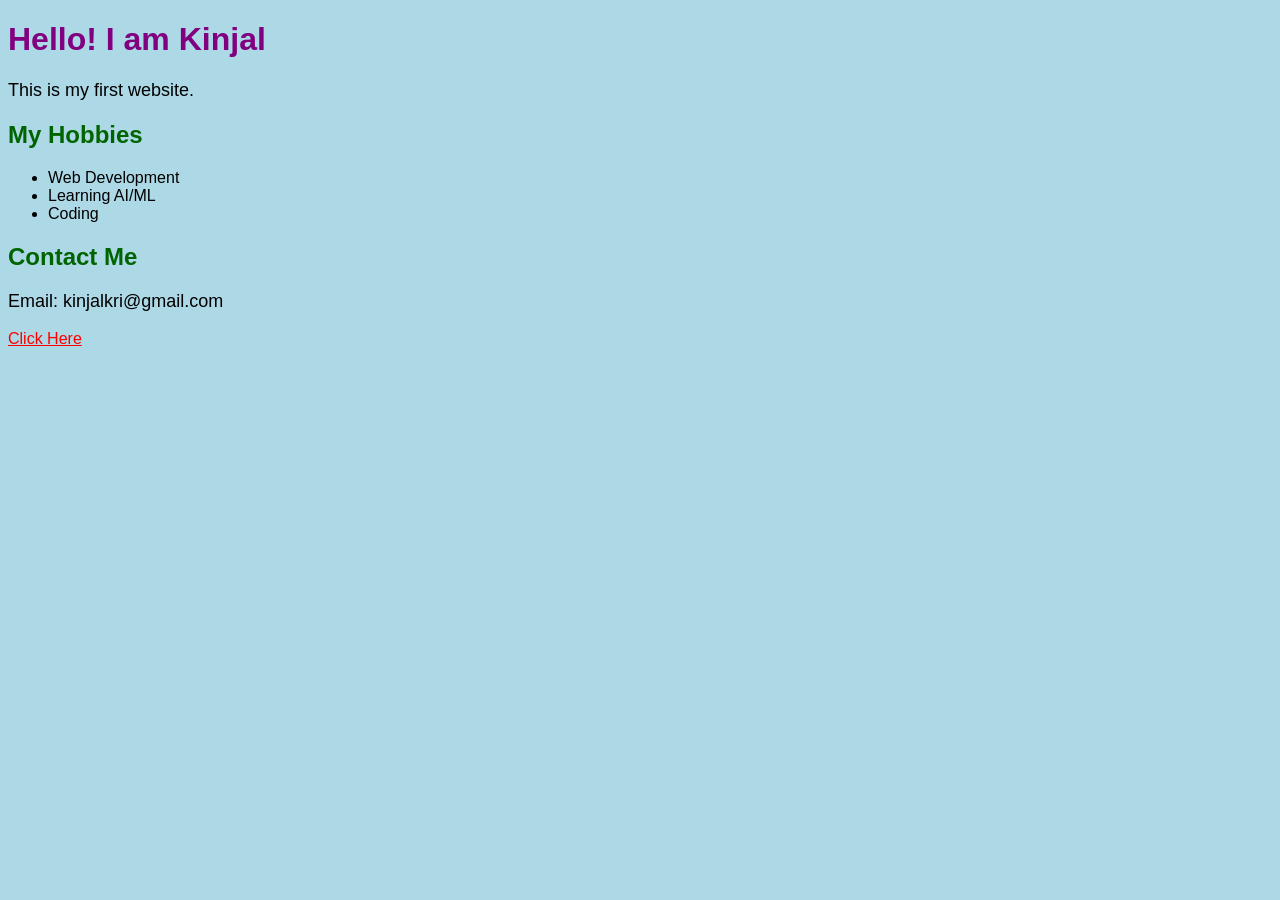
==== index.html @ 0f498084 "Added Landing Page - Task 1" ====
<!DOCTYPE html>
<html>
    <head>
        <title>My First Website</title>
        <style>
            body {
                background-color: lightblue;
                font-family: Arial;
            }

            h1 {
                color: purple;
            }

            h2{
                color: darkgreen;
            }

            p {
                color: black;
                font-size: 18px;
            }

            a {
                color: red;
            }
        </style>
    </head>
<body>
    <h1>Hello! I am Kinjal</h1>
    <p>This is my first website.</p>

    <h2>My Hobbies</h2>
    <ul>
        <li>Web Development</li>
        <li>Learning AI/ML</li>
        <li>Coding</li>
    </ul>

    <h2>Contact Me</h2>
    <p>Email: kinjalkri@gmail.com</p>
    <a href="https://www.google.com">Click Here</a>
</body>
</html>
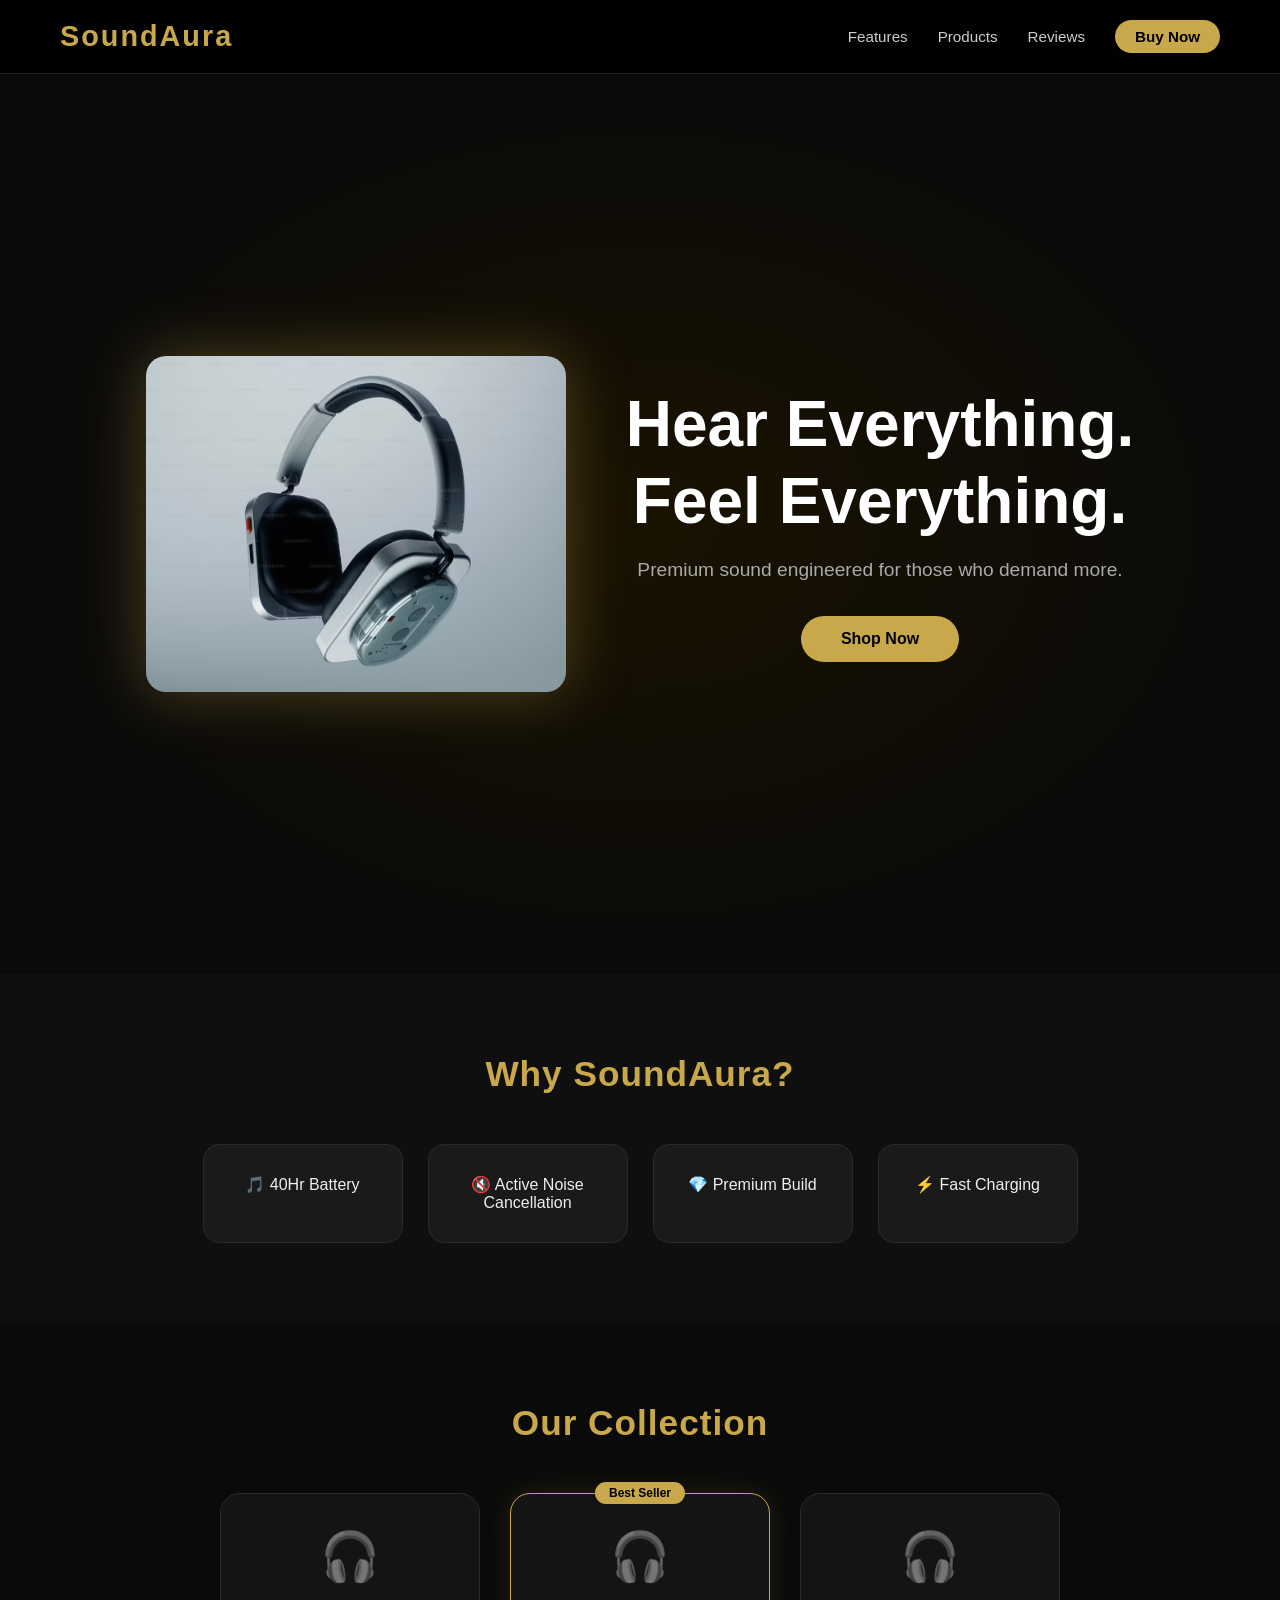
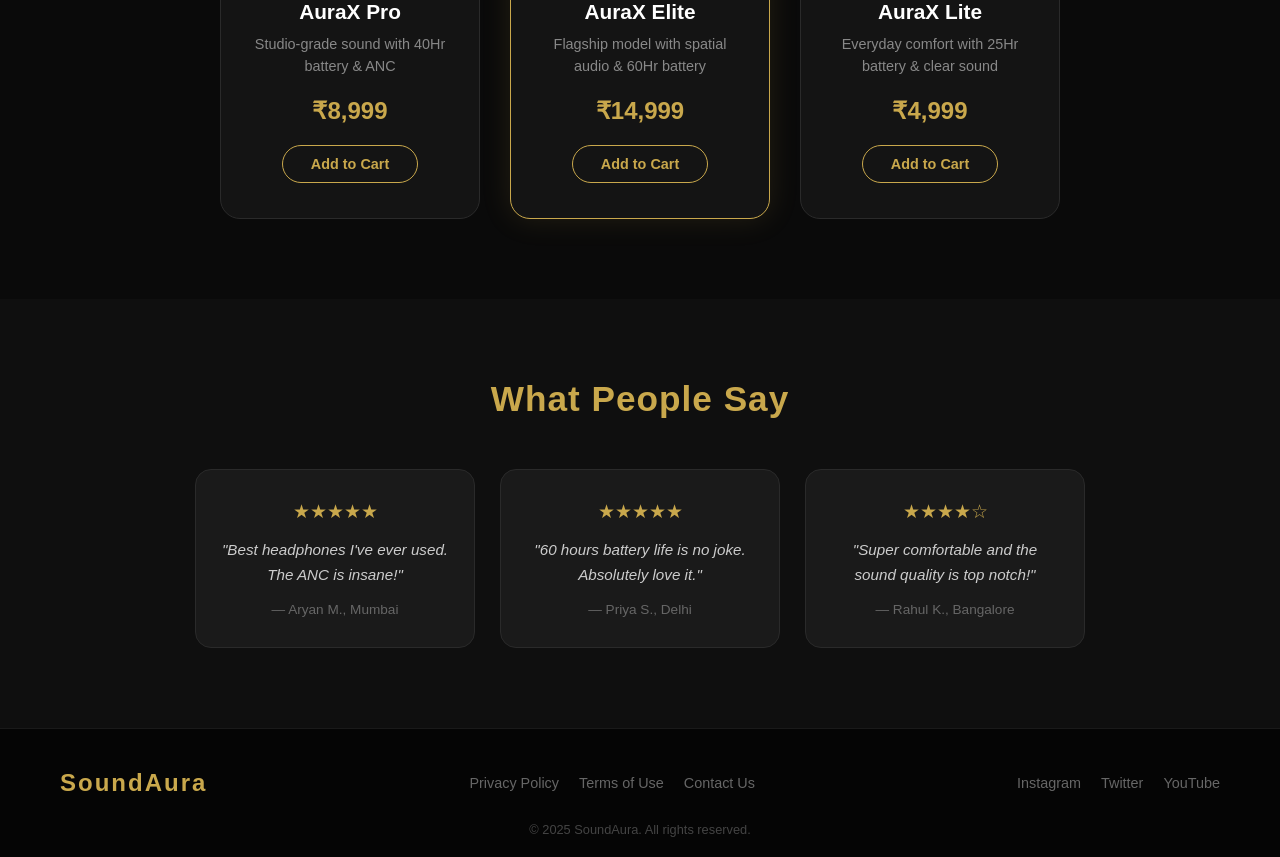
==== commit 17e5310d: "Task 1: SoundAura Headphones Landing Page" ====
--- a/index.html
+++ b/index.html
@@ -1,44 +1,121 @@
 <!DOCTYPE html>
-<html>
-    <head>
-        <title>My First Website</title>
-        <style>
-            body {
-                background-color: lightblue;
-                font-family: Arial;
-            }
+<html lang="en">
+<head>
+  <meta charset="UTF-8">
+  <meta name="viewport" content="width=device-width, initial-scale=1.0">
+  <title>SoundAura | Premium Headphones</title>
+  <link rel="stylesheet" href="style.css">
+</head>
+<body>
 
-            h1 {
-                color: purple;
-            }
+  <!-- NAVBAR -->
+  <nav class="navbar">
+    <div class="logo">SoundAura</div>
+    <ul class="nav-links">
+      <li><a href="#features">Features</a></li>
+      <li><a href="#products">Products</a></li>
+      <li><a href="#reviews">Reviews</a></li>
+      <li><a href="#" class="btn-nav">Buy Now</a></li>
+    </ul>
+  </nav>
 
-            h2{
-                color: darkgreen;
-            }
+  <!-- HERO SECTION -->
+  <section class="hero">
+    <img src="headphone . jpg.avif" alt="SoundAura Headphones" class="hero-img">
+    <div class="hero-text">
+      <h1>Hear Everything.<br>Feel Everything.</h1>
+      <p>Premium sound engineered for those who demand more.</p>
+      <a href="#products" class="btn-primary">Shop Now</a>
+    </div>
+  </section>
 
-            p {
-                color: black;
-                font-size: 18px;
-            }
+  <!-- FEATURES SECTION -->
+  <section class="features" id="features">
+    <h2>Why SoundAura?</h2>
+    <div class="feature-cards">
+      <div class="card">🎵 40Hr Battery</div>
+      <div class="card">🔇 Active Noise Cancellation</div>
+      <div class="card">💎 Premium Build</div>
+      <div class="card">⚡ Fast Charging</div>
+    </div>
+  </section>
 
-            a {
-                color: red;
-            }
-        </style>
-    </head>
-<body>
-    <h1>Hello! I am Kinjal</h1>
-    <p>This is my first website.</p>
+  <!-- PRODUCTS SECTION -->
+<section class="products" id="products">
+  <h2>Our Collection</h2>
+  <div class="product-cards">
 
-    <h2>My Hobbies</h2>
-    <ul>
-        <li>Web Development</li>
-        <li>Learning AI/ML</li>
-        <li>Coding</li>
-    </ul>
+    <div class="product-card">
+      <div class="product-emoji">🎧</div>
+      <h3>AuraX Pro</h3>
+      <p>Studio-grade sound with 40Hr battery & ANC</p>
+      <div class="price">₹8,999</div>
+      <a href="#" class="btn-buy">Add to Cart</a>
+    </div>
 
-    <h2>Contact Me</h2>
-    <p>Email: kinjalkri@gmail.com</p>
-    <a href="https://www.google.com">Click Here</a>
+    <div class="product-card featured">
+      <div class="tag">Best Seller</div>
+      <div class="product-emoji">🎧</div>
+      <h3>AuraX Elite</h3>
+      <p>Flagship model with spatial audio & 60Hr battery</p>
+      <div class="price">₹14,999</div>
+      <a href="#" class="btn-buy">Add to Cart</a>
+    </div>
+
+    <div class="product-card">
+      <div class="product-emoji">🎧</div>
+      <h3>AuraX Lite</h3>
+      <p>Everyday comfort with 25Hr battery & clear sound</p>
+      <div class="price">₹4,999</div>
+      <a href="#" class="btn-buy">Add to Cart</a>
+    </div>
+
+  </div>
+</section>
+
+<!-- REVIEWS SECTION -->
+<section class="reviews" id="reviews">
+  <h2>What People Say</h2>
+  <div class="review-cards">
+
+    <div class="review-card">
+      <div class="stars">★★★★★</div>
+      <p>"Best headphones I've ever used. The ANC is insane!"</p>
+      <div class="reviewer">— Aryan M., Mumbai</div>
+    </div>
+
+    <div class="review-card">
+      <div class="stars">★★★★★</div>
+      <p>"60 hours battery life is no joke. Absolutely love it."</p>
+      <div class="reviewer">— Priya S., Delhi</div>
+    </div>
+
+    <div class="review-card">
+      <div class="stars">★★★★☆</div>
+      <p>"Super comfortable and the sound quality is top notch!"</p>
+      <div class="reviewer">— Rahul K., Bangalore</div>
+    </div>
+
+  </div>
+</section>
+
+<!-- FOOTER -->
+<footer>
+  <div class="footer-content">
+    <div class="footer-logo">SoundAura</div>
+    <div class="footer-links">
+      <a href="#">Privacy Policy</a>
+      <a href="#">Terms of Use</a>
+      <a href="#">Contact Us</a>
+    </div>
+    <div class="footer-socials">
+      <a href="#">Instagram</a>
+      <a href="#">Twitter</a>
+      <a href="#">YouTube</a>
+    </div>
+  </div>
+  <p class="footer-copy">© 2025 SoundAura. All rights reserved.</p>
+</footer>
+
 </body>
 </html>
--- a/style.css
+++ b/style.css
@@ -0,0 +1,382 @@
+/* ===== RESET & BASE ===== */
+* {
+  margin: 0;
+  padding: 0;
+  box-sizing: border-box;
+}
+
+body {
+  background-color: #0a0a0a;
+  color: #f0f0f0;
+  font-family: 'Segoe UI', sans-serif;
+  scroll-behavior: smooth;
+}
+
+/* ===== NAVBAR ===== */
+.navbar {
+  display: flex;
+  justify-content: space-between;
+  align-items: center;
+  padding: 20px 60px;
+  background: rgba(0, 0, 0, 0.85);
+  position: sticky;
+  top: 0;
+  z-index: 100;
+  backdrop-filter: blur(10px);
+  border-bottom: 1px solid #222;
+}
+
+.logo {
+  font-size: 1.8rem;
+  font-weight: 700;
+  color: #c9a84c;
+  letter-spacing: 2px;
+}
+
+.nav-links {
+  list-style: none;
+  display: flex;
+  gap: 30px;
+  align-items: center;
+}
+
+.nav-links a {
+  text-decoration: none;
+  color: #ccc;
+  font-size: 0.95rem;
+  transition: color 0.3s;
+}
+
+.nav-links a:hover {
+  color: #c9a84c;
+}
+
+.btn-nav {
+  background: #c9a84c;
+  color: #000 !important;
+  padding: 8px 20px;
+  border-radius: 25px;
+  font-weight: 600;
+  transition: transform 0.3s, box-shadow 0.3s !important;
+}
+
+.btn-nav:hover {
+  transform: scale(1.05);
+  box-shadow: 0 0 15px #c9a84c88;
+}
+
+/* ===== HERO ===== */
+.hero {
+    flex-direction: row;
+    gap: 60px;
+    text-align: left;
+  min-height: 100vh;
+  display: flex;
+  align-items: center;
+  justify-content: center;
+  text-align: center;
+  padding: 40px 20px;
+  background: radial-gradient(ellipse at center, #1a1200 0%, #0a0a0a 70%);
+  animation: fadeIn 1.2s ease-in;
+}
+
+.hero-text h1 {
+  font-size: 4rem;
+  font-weight: 800;
+  line-height: 1.2;
+  color: #ffffff;
+  animation: slideUp 1s ease-out;
+}
+
+.hero-text h1 span {
+  color: #c9a84c;
+}
+
+.hero-text p {
+  margin: 20px 0 35px;
+  font-size: 1.2rem;
+  color: #aaa;
+  animation: slideUp 1.3s ease-out;
+}
+
+.btn-primary {
+  display: inline-block;
+  padding: 14px 40px;
+  background: #c9a84c;
+  color: #000;
+  font-weight: 700;
+  font-size: 1rem;
+  border-radius: 30px;
+  text-decoration: none;
+  transition: transform 0.3s, box-shadow 0.3s;
+  animation: slideUp 1.6s ease-out;
+}
+
+.btn-primary:hover {
+  transform: scale(1.07);
+  box-shadow: 0 0 25px #c9a84c99;
+}
+
+/* ===== FEATURES ===== */
+.features {
+  padding: 80px 60px;
+  text-align: center;
+  background: #0f0f0f;
+}
+
+.features h2 {
+  font-size: 2.2rem;
+  color: #c9a84c;
+  margin-bottom: 50px;
+  letter-spacing: 1px;
+}
+
+.feature-cards {
+  display: flex;
+  justify-content: center;
+  gap: 25px;
+  flex-wrap: wrap;
+}
+
+.card {
+  background: #1a1a1a;
+  border: 1px solid #2a2a2a;
+  padding: 30px 25px;
+  border-radius: 16px;
+  width: 200px;
+  font-size: 1rem;
+  color: #eee;
+  transition: transform 0.3s, box-shadow 0.3s, border-color 0.3s;
+  cursor: pointer;
+}
+
+.card:hover {
+  transform: translateY(-10px);
+  box-shadow: 0 10px 30px #c9a84c44;
+  border-color: #c9a84c;
+}
+
+/* ===== FOOTER ===== */
+footer {
+  text-align: center;
+  padding: 30px;
+  background: #050505;
+  color: #555;
+  font-size: 0.85rem;
+  border-top: 1px solid #1a1a1a;
+}
+
+/* ===== ANIMATIONS ===== */
+@keyframes fadeIn {
+  from { opacity: 0; }
+  to { opacity: 1; }
+}
+
+@keyframes slideUp {
+  from { opacity: 0; transform: translateY(40px); }
+  to { opacity: 1; transform: translateY(0); }
+}
+/* ===== PRODUCTS ===== */
+.products {
+  padding: 80px 60px;
+  text-align: center;
+  background: #0a0a0a;
+}
+
+.products h2 {
+  font-size: 2.2rem;
+  color: #c9a84c;
+  margin-bottom: 50px;
+  letter-spacing: 1px;
+}
+
+.product-cards {
+  display: flex;
+  justify-content: center;
+  gap: 30px;
+  flex-wrap: wrap;
+}
+
+.product-card {
+  background: #141414;
+  border: 1px solid #2a2a2a;
+  border-radius: 20px;
+  padding: 35px 25px;
+  width: 260px;
+  position: relative;
+  transition: transform 0.3s, box-shadow 0.3s, border-color 0.3s;
+}
+
+.product-card:hover {
+  transform: translateY(-12px);
+  box-shadow: 0 15px 40px #c9a84c33;
+  border-color: #c9a84c;
+}
+
+.product-card.featured {
+  border-color: #c9a84c;
+  box-shadow: 0 0 30px #c9a84c22;
+}
+
+.tag {
+  position: absolute;
+  top: -12px;
+  left: 50%;
+  transform: translateX(-50%);
+  background: #c9a84c;
+  color: #000;
+  font-size: 0.75rem;
+  font-weight: 700;
+  padding: 4px 14px;
+  border-radius: 20px;
+}
+
+.product-emoji {
+  font-size: 3rem;
+  margin-bottom: 15px;
+}
+
+.product-card h3 {
+  font-size: 1.3rem;
+  color: #fff;
+  margin-bottom: 10px;
+}
+
+.product-card p {
+  font-size: 0.9rem;
+  color: #888;
+  margin-bottom: 20px;
+  line-height: 1.5;
+}
+
+.price {
+  font-size: 1.5rem;
+  font-weight: 700;
+  color: #c9a84c;
+  margin-bottom: 20px;
+}
+
+.btn-buy {
+  display: inline-block;
+  padding: 10px 28px;
+  background: transparent;
+  border: 1.5px solid #c9a84c;
+  color: #c9a84c;
+  border-radius: 25px;
+  text-decoration: none;
+  font-weight: 600;
+  font-size: 0.9rem;
+  transition: background 0.3s, color 0.3s;
+}
+
+.btn-buy:hover {
+  background: #c9a84c;
+  color: #000;
+}
+/* ===== REVIEWS ===== */
+.reviews {
+  padding: 80px 60px;
+  text-align: center;
+  background: #0f0f0f;
+}
+
+.reviews h2 {
+  font-size: 2.2rem;
+  color: #c9a84c;
+  margin-bottom: 50px;
+  letter-spacing: 1px;
+}
+
+.review-cards {
+  display: flex;
+  justify-content: center;
+  gap: 25px;
+  flex-wrap: wrap;
+}
+
+.review-card {
+  background: #1a1a1a;
+  border: 1px solid #2a2a2a;
+  border-radius: 16px;
+  padding: 30px 25px;
+  width: 280px;
+  transition: transform 0.3s, border-color 0.3s;
+}
+
+.review-card:hover {
+  transform: translateY(-8px);
+  border-color: #c9a84c;
+}
+
+.stars {
+  color: #c9a84c;
+  font-size: 1.2rem;
+  margin-bottom: 15px;
+}
+
+.review-card p {
+  color: #ccc;
+  font-size: 0.95rem;
+  line-height: 1.6;
+  margin-bottom: 15px;
+  font-style: italic;
+}
+
+.reviewer {
+  color: #666;
+  font-size: 0.85rem;
+}
+
+/* ===== FOOTER ===== */
+footer {
+  background: #050505;
+  padding: 40px 60px 20px;
+  border-top: 1px solid #1a1a1a;
+}
+
+.footer-content {
+  display: flex;
+  justify-content: space-between;
+  align-items: center;
+  flex-wrap: wrap;
+  gap: 20px;
+  margin-bottom: 25px;
+}
+
+.footer-logo {
+  font-size: 1.5rem;
+  font-weight: 700;
+  color: #c9a84c;
+  letter-spacing: 2px;
+}
+
+.footer-links,
+.footer-socials {
+  display: flex;
+  gap: 20px;
+}
+
+.footer-links a,
+.footer-socials a {
+  color: #666;
+  text-decoration: none;
+  font-size: 0.9rem;
+  transition: color 0.3s;
+}
+
+.footer-links a:hover,
+.footer-socials a:hover {
+  color: #c9a84c;
+}
+
+.footer-copy {
+  text-align: center;
+  color: #444;
+  font-size: 0.8rem;
+}
+.hero-img {
+  width: 420px;
+  border-radius: 20px;
+  animation: fadeIn 1.5s ease-in;
+  filter: drop-shadow(0 0 30px #c9a84c55);
+  }
